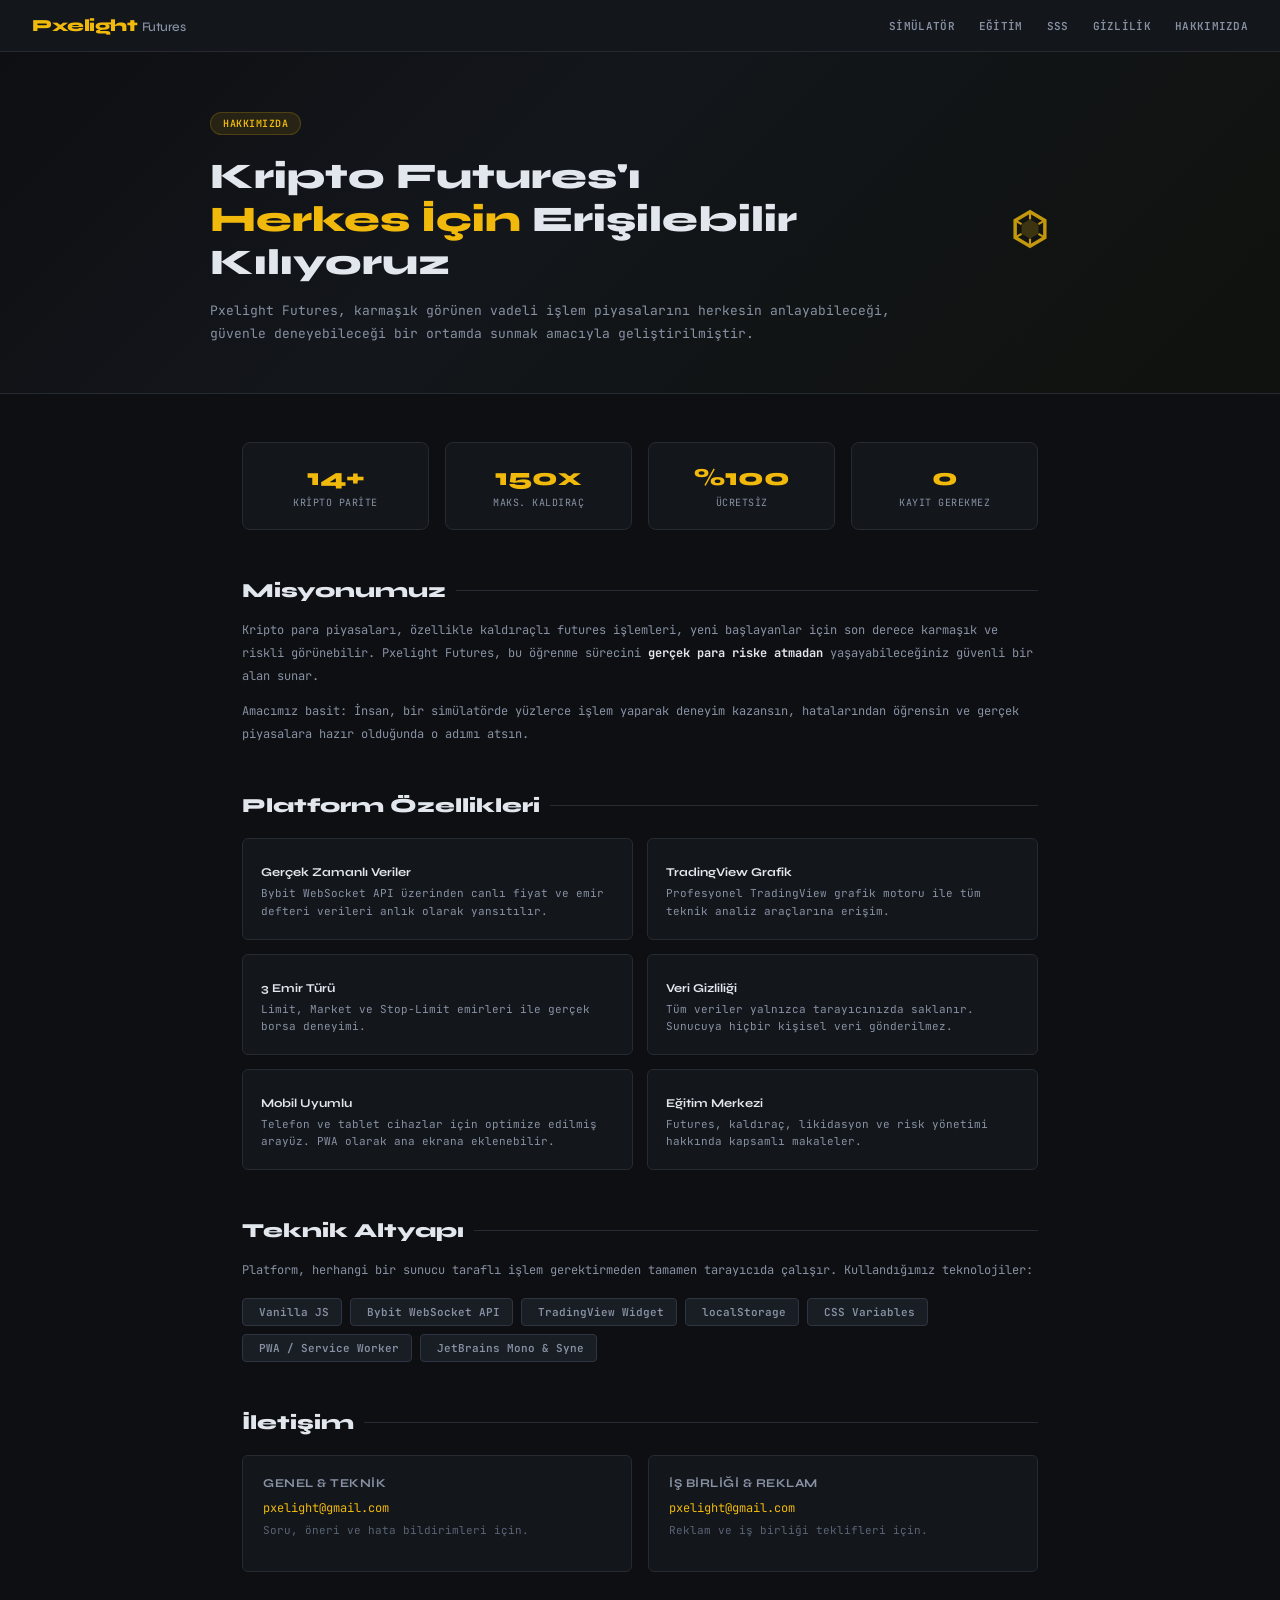
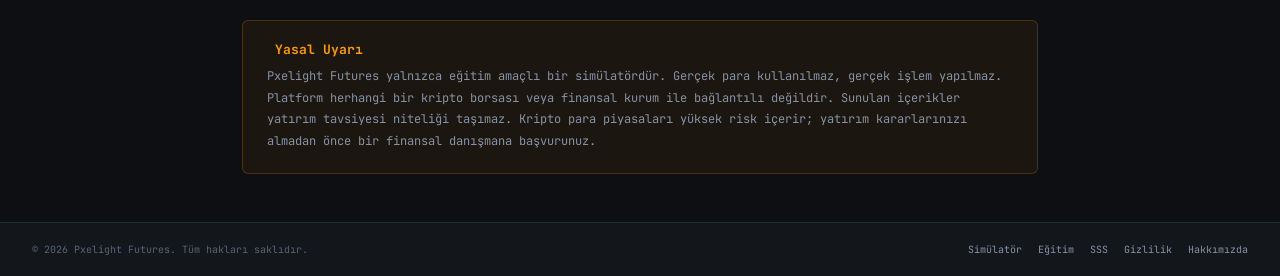
==== about/index.html @ b8ad8e05 "About Us" ====
<!DOCTYPE html>
<html lang="tr">
<head>
<meta charset="UTF-8">
<meta name="viewport" content="width=device-width, initial-scale=1.0">
<title>Hakkımızda – Pxelight Futures</title>
<link rel="icon" href="data:image/svg+xml,%3Csvg xmlns='http://www.w3.org/2000/svg' viewBox='0 0 512 512'%3E%3Crect width='512' height='512' rx='96' fill='%230d0f12'/%3E%3Cg transform='translate(256,256)'%3E%3Cpolygon points='0,-110 95,-55 95,55 0,110 -95,55 -95,-55' fill='none' stroke='%23f0b90b' stroke-width='22'/%3E%3Cpolygon points='0,-62 54,-31 54,31 0,62 -54,31 -54,-31' fill='%23f0b90b' opacity='.25'/%3E%3Cline x1='0' y1='-110' x2='0' y2='-62' stroke='%23f0b90b' stroke-width='14'/%3E%3Cline x1='0' y1='62' x2='0' y2='110' stroke='%23f0b90b' stroke-width='14'/%3E%3Cline x1='95' y1='-55' x2='54' y2='-31' stroke='%23f0b90b' stroke-width='14'/%3E%3Cline x1='-54' y1='-31' x2='-95' y2='-55' stroke='%23f0b90b' stroke-width='14'/%3E%3Cline x1='95' y1='55' x2='54' y2='31' stroke='%23f0b90b' stroke-width='14'/%3E%3Cline x1='-54' y1='31' x2='-95' y2='55' stroke='%23f0b90b' stroke-width='14'/%3E%3C/g%3E%3C/svg%3E">
<link rel="apple-touch-icon" href="data:image/svg+xml,%3Csvg xmlns='http://www.w3.org/2000/svg' viewBox='0 0 512 512'%3E%3Crect width='512' height='512' rx='96' fill='%230d0f12'/%3E%3Cg transform='translate(256,256)'%3E%3Cpolygon points='0,-110 95,-55 95,55 0,110 -95,55 -95,-55' fill='none' stroke='%23f0b90b' stroke-width='22'/%3E%3Cpolygon points='0,-62 54,-31 54,31 0,62 -54,31 -54,-31' fill='%23f0b90b' opacity='.25'/%3E%3Cline x1='0' y1='-110' x2='0' y2='-62' stroke='%23f0b90b' stroke-width='14'/%3E%3Cline x1='0' y1='62' x2='0' y2='110' stroke='%23f0b90b' stroke-width='14'/%3E%3Cline x1='95' y1='-55' x2='54' y2='-31' stroke='%23f0b90b' stroke-width='14'/%3E%3Cline x1='-54' y1='-31' x2='-95' y2='-55' stroke='%23f0b90b' stroke-width='14'/%3E%3Cline x1='95' y1='55' x2='54' y2='31' stroke='%23f0b90b' stroke-width='14'/%3E%3Cline x1='-54' y1='31' x2='-95' y2='55' stroke='%23f0b90b' stroke-width='14'/%3E%3C/g%3E%3C/svg%3E">
<meta name="description" content="Pxelight Futures hakkında. Misyonumuz, platformun teknik altyapısı ve iletişim bilgileri.">
<meta name="robots" content="index, follow">
<link href="https://fonts.googleapis.com/css2?family=JetBrains+Mono:wght@400;500;600&family=Syne:wght@500;700;800&display=swap" rel="stylesheet">
<style>
:root{
  --bg:#0d0f12;--panel:#13161b;--panel2:#191d24;--border:#252a33;--border2:#2e3441;
  --text:#e2e6ed;--muted:#5a6375;--muted2:#8892a4;--yellow:#f0b90b;--green:#0ecb81;
  --red:#f6465d;--orange:#ff9a00;
  --font-mono:'JetBrains Mono',monospace;--font-display:'Syne',sans-serif;
}
*{box-sizing:border-box;margin:0;padding:0;}
body{background:var(--bg);color:var(--text);font-family:var(--font-mono);font-size:13px;min-height:100vh;display:flex;flex-direction:column;}

nav.topnav{height:52px;background:var(--panel);border-bottom:1px solid var(--border);display:flex;align-items:center;justify-content:space-between;padding:0 32px;position:sticky;top:0;z-index:100;}
.nav-logo{font-family:var(--font-display);font-size:17px;font-weight:800;letter-spacing:-.5px;text-decoration:none;}
.nav-logo span{color:var(--yellow)}
.nav-logo em{color:var(--muted2);font-style:normal;font-weight:500;font-size:13px;}
.nav-links{display:flex;gap:24px;align-items:center;}
.nav-links a{color:var(--muted2);text-decoration:none;font-size:11px;font-weight:600;letter-spacing:.3px;text-transform:uppercase;transition:color .15s;}
.nav-links a:hover,.nav-links a.active{color:var(--yellow);}

/* HERO */
.hero{background:linear-gradient(135deg,#0d0f12 0%,#13161b 40%,#0f120d 100%);border-bottom:1px solid var(--border);padding:60px 32px 48px;}
.hero-inner{max-width:860px;margin:0 auto;display:grid;grid-template-columns:1fr auto;gap:40px;align-items:center;}
.hero-badge{display:inline-flex;align-items:center;gap:6px;background:rgba(240,185,11,.1);border:1px solid rgba(240,185,11,.2);border-radius:20px;padding:4px 12px;font-size:10px;font-weight:600;color:var(--yellow);letter-spacing:.5px;text-transform:uppercase;margin-bottom:20px;}
.hero h1{font-family:var(--font-display);font-size:36px;font-weight:800;line-height:1.2;margin-bottom:14px;}
.hero h1 span{color:var(--yellow);}
.hero p{color:var(--muted2);font-size:13px;line-height:1.8;}
.hero-logo{width:80px;height:80px;opacity:.8;}

/* CONTENT */
.content{flex:1;max-width:860px;margin:0 auto;width:100%;padding:48px 32px;}

/* STATS */
.stats-row{display:grid;grid-template-columns:repeat(4,1fr);gap:16px;margin-bottom:48px;}
.stat-card{background:var(--panel);border:1px solid var(--border);border-radius:8px;padding:20px;text-align:center;}
.stat-card .num{font-family:var(--font-display);font-size:24px;font-weight:800;color:var(--yellow);margin-bottom:4px;}
.stat-card .lbl{font-size:10px;color:var(--muted2);text-transform:uppercase;letter-spacing:.5px;}

/* SECTIONS */
.section{margin-bottom:48px;}
.section-title{font-family:var(--font-display);font-size:20px;font-weight:800;color:var(--text);margin-bottom:16px;display:flex;align-items:center;gap:10px;}
.section-title::after{content:'';flex:1;height:1px;background:var(--border);}
.section p{color:var(--muted2);font-size:12px;line-height:1.9;margin-bottom:12px;}
.section strong{color:var(--text);}

/* FEATURES */
.features-grid{display:grid;grid-template-columns:1fr 1fr;gap:14px;margin-top:20px;}
.feature{background:var(--panel);border:1px solid var(--border);border-radius:6px;padding:18px;}
.feature .icon{font-size:20px;margin-bottom:8px;}
.feature h4{font-family:var(--font-display);font-size:12px;font-weight:700;color:var(--text);margin-bottom:6px;}
.feature p{font-size:11px;color:var(--muted2);line-height:1.6;margin:0;}

/* TECH STACK */
.tech-list{display:flex;flex-wrap:wrap;gap:8px;margin-top:16px;}
.tech-badge{background:var(--panel2);border:1px solid var(--border2);border-radius:4px;padding:6px 12px;font-size:11px;color:var(--muted2);font-weight:600;}
.tech-badge span{color:var(--yellow);margin-right:4px;}

/* CONTACT */
.contact-grid{display:grid;grid-template-columns:1fr 1fr;gap:16px;margin-top:20px;}
.contact-card{background:var(--panel);border:1px solid var(--border);border-radius:6px;padding:20px;}
.contact-card h4{font-family:var(--font-display);font-size:12px;font-weight:700;color:var(--muted2);text-transform:uppercase;letter-spacing:.5px;margin-bottom:10px;}
.contact-card .email{font-size:12px;color:var(--yellow);}
.contact-card p{font-size:11px;color:var(--muted);margin-top:6px;line-height:1.6;}

/* DISCLAIMER */
.disclaimer{background:rgba(255,154,0,.06);border:1px solid rgba(255,154,0,.2);border-radius:6px;padding:20px 24px;margin-top:48px;}
.disclaimer strong{color:var(--orange);}
.disclaimer p{font-size:12px;color:var(--muted2);line-height:1.8;margin-top:8px;}

footer{background:var(--panel);border-top:1px solid var(--border);padding:20px 32px;display:flex;justify-content:space-between;align-items:center;flex-wrap:wrap;gap:12px;}
footer .copy{font-size:10px;color:var(--muted);}
footer .flinks{display:flex;gap:16px;}
footer .flinks a{font-size:10px;color:var(--muted2);text-decoration:none;transition:color .15s;}
footer .flinks a:hover{color:var(--yellow);}

@media(max-width:768px){
  nav.topnav{padding:0 16px;}
  .hero{padding:36px 16px 32px;}
  .hero-inner{grid-template-columns:1fr;gap:20px;}
  .hero-logo{display:none;}
  .hero h1{font-size:26px;}
  .content{padding:32px 16px;}
  .stats-row{grid-template-columns:1fr 1fr;}
  .features-grid{grid-template-columns:1fr;}
  .contact-grid{grid-template-columns:1fr;}
  footer{padding:16px;}
}
</style>
</head>
<body>

<nav class="topnav">
  <a class="nav-logo" href="/"><span>Pxelight</span> <em>Futures</em></a>
  <div class="nav-links">
    <a href="/">Simülatör</a>
    <a href="/education/">Eğitim</a>
    <a href="/faq/">SSS</a>
    <a href="/privacy/">Gizlilik</a>
    <a href="/about/">Hakkımızda</a>
  </div>
</nav>

<div class="hero">
  <div class="hero-inner">
    <div>
      <div class="hero-badge"> Hakkımızda</div>
      <h1>Kripto Futures'ı<br><span>Herkes İçin</span> Erişilebilir Kılıyoruz</h1>
      <p>Pxelight Futures, karmaşık görünen vadeli işlem piyasalarını herkesin anlayabileceği, güvenle deneyebileceği bir ortamda sunmak amacıyla geliştirilmiştir.</p>
    </div>
    <svg class="hero-logo" viewBox="0 0 512 512" xmlns="http://www.w3.org/2000/svg">
      <g transform="translate(256,256)">
        <polygon points="0,-110 95,-55 95,55 0,110 -95,55 -95,-55" fill="none" stroke="#f0b90b" stroke-width="22"/>
        <polygon points="0,-62 54,-31 54,31 0,62 -54,31 -54,-31" fill="#f0b90b" opacity=".25"/>
        <line x1="0" y1="-110" x2="0" y2="-62" stroke="#f0b90b" stroke-width="14"/>
        <line x1="0" y1="62" x2="0" y2="110" stroke="#f0b90b" stroke-width="14"/>
        <line x1="95" y1="-55" x2="54" y2="-31" stroke="#f0b90b" stroke-width="14"/>
        <line x1="-54" y1="-31" x2="-95" y2="-55" stroke="#f0b90b" stroke-width="14"/>
        <line x1="95" y1="55" x2="54" y2="31" stroke="#f0b90b" stroke-width="14"/>
        <line x1="-54" y1="31" x2="-95" y2="55" stroke="#f0b90b" stroke-width="14"/>
      </g>
    </svg>
  </div>
</div>

<div class="content">

  <div class="stats-row">
    <div class="stat-card"><div class="num">14+</div><div class="lbl">Kripto Parite</div></div>
    <div class="stat-card"><div class="num">150x</div><div class="lbl">Maks. Kaldıraç</div></div>
    <div class="stat-card"><div class="num">%100</div><div class="lbl">Ücretsiz</div></div>
    <div class="stat-card"><div class="num">0</div><div class="lbl">Kayıt Gerekmez</div></div>
  </div>

  <div class="section">
    <div class="section-title">Misyonumuz</div>
    <p>Kripto para piyasaları, özellikle kaldıraçlı futures işlemleri, yeni başlayanlar için son derece karmaşık ve riskli görünebilir. Pxelight Futures, bu öğrenme sürecini <strong>gerçek para riske atmadan</strong> yaşayabileceğiniz güvenli bir alan sunar.</p>
    <p>Amacımız basit: İnsan, bir simülatörde yüzlerce işlem yaparak deneyim kazansın, hatalarından öğrensin ve gerçek piyasalara hazır olduğunda o adımı atsın.</p>
  </div>

  <div class="section">
    <div class="section-title">Platform Özellikleri</div>
    <div class="features-grid">
      <div class="feature">
        <div class="icon"></div>
        <h4>Gerçek Zamanlı Veriler</h4>
        <p>Bybit WebSocket API üzerinden canlı fiyat ve emir defteri verileri anlık olarak yansıtılır.</p>
      </div>
      <div class="feature">
        <div class="icon"></div>
        <h4>TradingView Grafik</h4>
        <p>Profesyonel TradingView grafik motoru ile tüm teknik analiz araçlarına erişim.</p>
      </div>
      <div class="feature">
        <div class="icon"></div>
        <h4>3 Emir Türü</h4>
        <p>Limit, Market ve Stop-Limit emirleri ile gerçek borsa deneyimi.</p>
      </div>
      <div class="feature">
        <div class="icon"></div>
        <h4>Veri Gizliliği</h4>
        <p>Tüm veriler yalnızca tarayıcınızda saklanır. Sunucuya hiçbir kişisel veri gönderilmez.</p>
      </div>
      <div class="feature">
        <div class="icon"></div>
        <h4>Mobil Uyumlu</h4>
        <p>Telefon ve tablet cihazlar için optimize edilmiş arayüz. PWA olarak ana ekrana eklenebilir.</p>
      </div>
      <div class="feature">
        <div class="icon"></div>
        <h4>Eğitim Merkezi</h4>
        <p>Futures, kaldıraç, likidasyon ve risk yönetimi hakkında kapsamlı makaleler.</p>
      </div>
    </div>
  </div>

  <div class="section">
    <div class="section-title">Teknik Altyapı</div>
    <p>Platform, herhangi bir sunucu taraflı işlem gerektirmeden tamamen tarayıcıda çalışır. Kullandığımız teknolojiler:</p>
    <div class="tech-list">
      <div class="tech-badge"><span></span>Vanilla JS</div>
      <div class="tech-badge"><span></span>Bybit WebSocket API</div>
      <div class="tech-badge"><span></span>TradingView Widget</div>
      <div class="tech-badge"><span></span>localStorage</div>
      <div class="tech-badge"><span></span>CSS Variables</div>
      <div class="tech-badge"><span></span>PWA / Service Worker</div>
      <div class="tech-badge"><span></span>JetBrains Mono & Syne</div>
    </div>
  </div>

  <div class="section">
    <div class="section-title">İletişim</div>
    <div class="contact-grid">
      <div class="contact-card">
        <h4>Genel & Teknik</h4>
        <div class="email">pxelight@gmail.com</div>
        <p>Soru, öneri ve hata bildirimleri için.</p>
      </div>
      <div class="contact-card">
        <h4>İş Birliği & Reklam</h4>
        <div class="email">pxelight@gmail.com</div>
        <p>Reklam ve iş birliği teklifleri için.</p>
      </div>
    </div>
  </div>

  <div class="disclaimer">
    <strong>️ Yasal Uyarı</strong>
    <p>Pxelight Futures yalnızca eğitim amaçlı bir simülatördür. Gerçek para kullanılmaz, gerçek işlem yapılmaz. Platform herhangi bir kripto borsası veya finansal kurum ile bağlantılı değildir. Sunulan içerikler yatırım tavsiyesi niteliği taşımaz. Kripto para piyasaları yüksek risk içerir; yatırım kararlarınızı almadan önce bir finansal danışmana başvurunuz.</p>
  </div>

</div>

<footer>
  <div class="copy">© 2026 Pxelight Futures. Tüm hakları saklıdır.</div>
  <div class="flinks">
    <a href="index.html">Simülatör</a>
    <a href="egitim.html">Eğitim</a>
    <a href="sss.html">SSS</a>
    <a href="gizlilik.html">Gizlilik</a>
    <a href="hakkimizda.html">Hakkımızda</a>
  </div>
</footer>

</body>
</html>
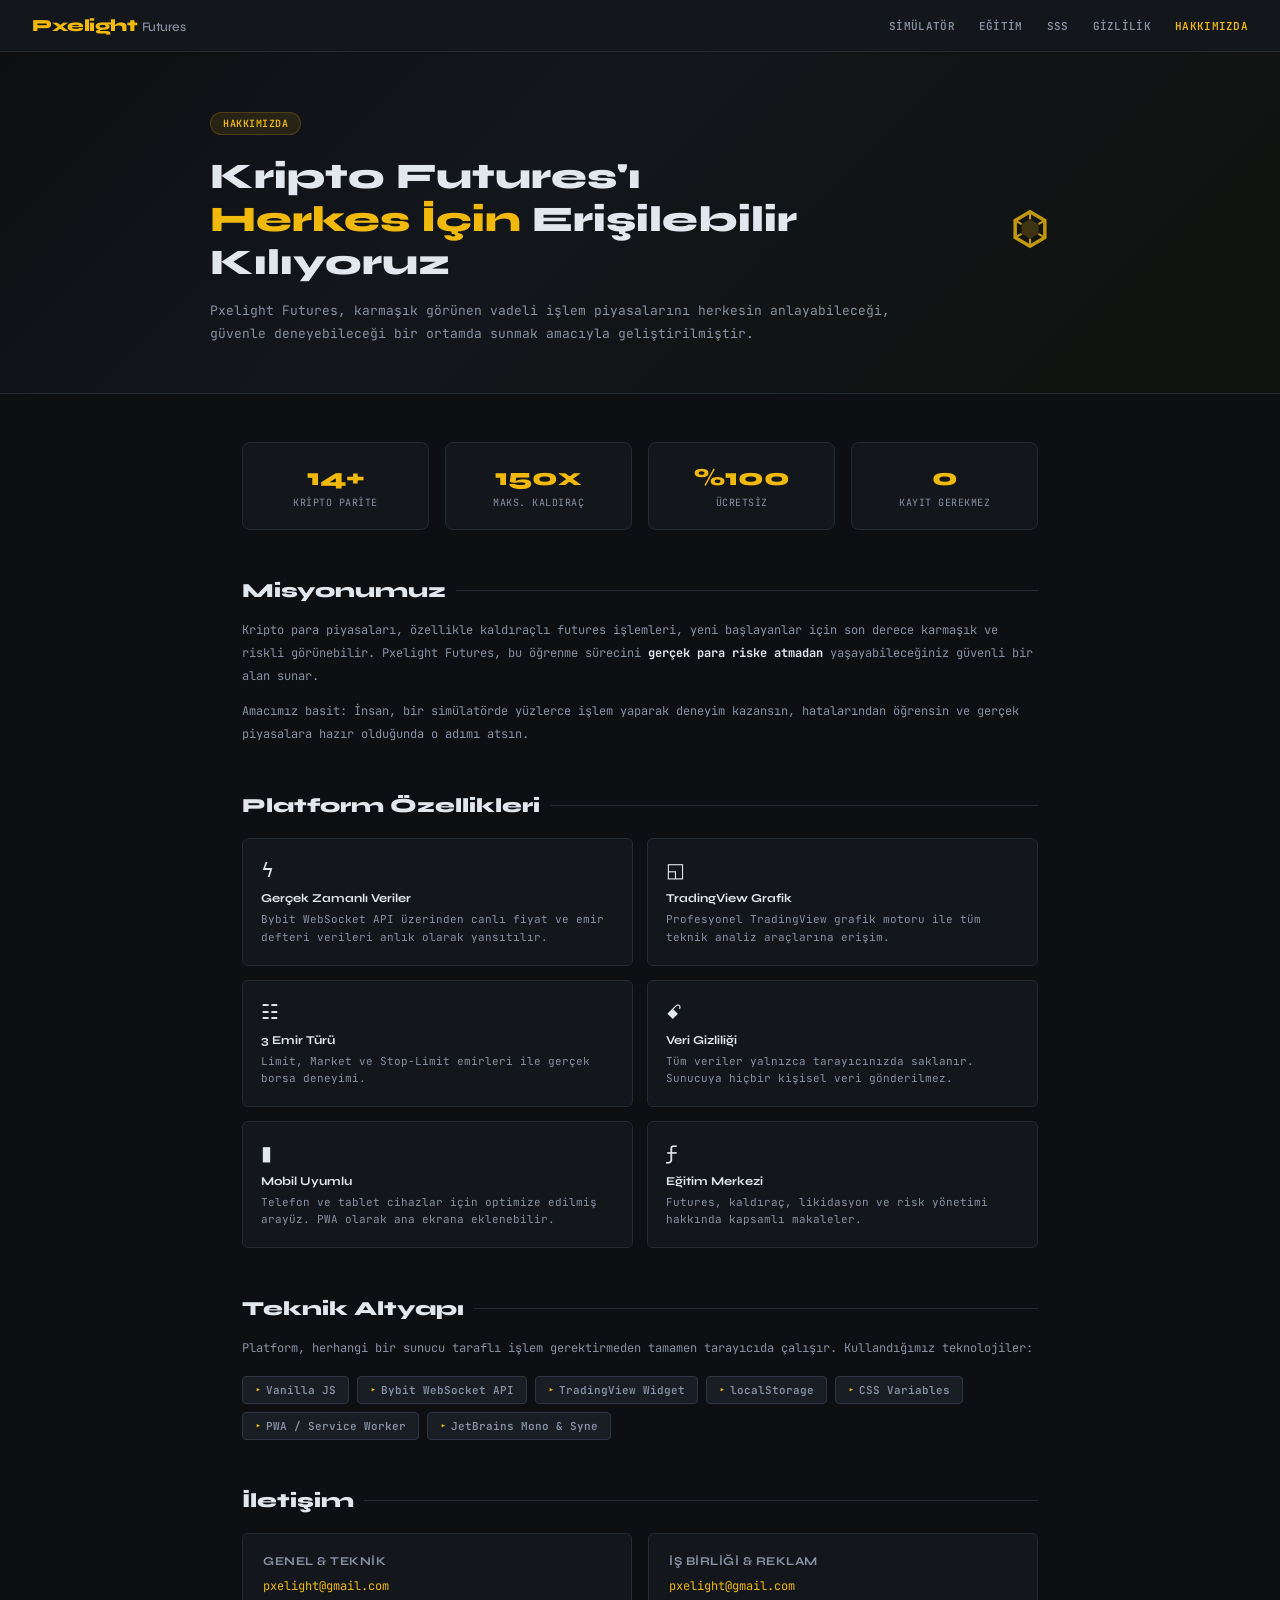
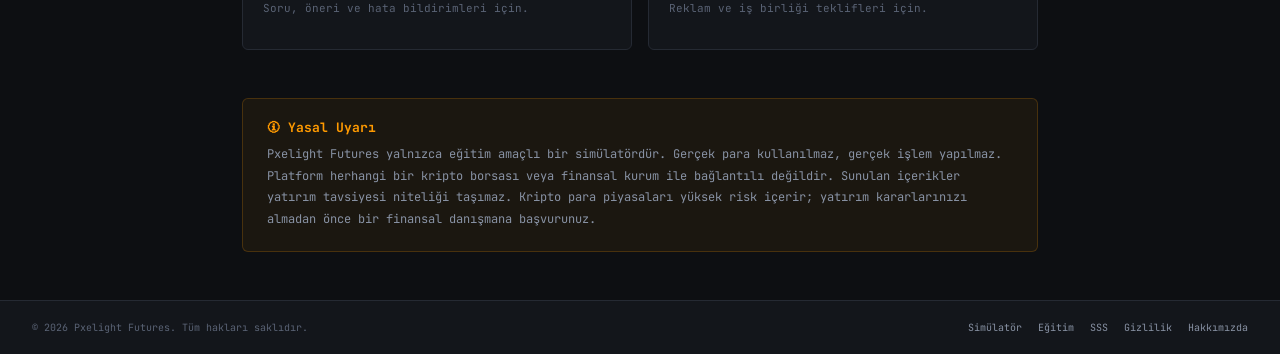
==== commit 4b573b31: "About" ====
--- a/about/index.html
+++ b/about/index.html
@@ -17,6 +17,7 @@
   --font-mono:'JetBrains Mono',monospace;--font-display:'Syne',sans-serif;
 }
 *{box-sizing:border-box;margin:0;padding:0;}
+html,body{overflow-x:hidden;width:100%;}
 body{background:var(--bg);color:var(--text);font-family:var(--font-mono);font-size:13px;min-height:100vh;display:flex;flex-direction:column;}
 
 nav.topnav{height:52px;background:var(--panel);border-bottom:1px solid var(--border);display:flex;align-items:center;justify-content:space-between;padding:0 32px;position:sticky;top:0;z-index:100;}
@@ -27,7 +28,6 @@
 .nav-links a{color:var(--muted2);text-decoration:none;font-size:11px;font-weight:600;letter-spacing:.3px;text-transform:uppercase;transition:color .15s;}
 .nav-links a:hover,.nav-links a.active{color:var(--yellow);}
 
-/* HERO */
 .hero{background:linear-gradient(135deg,#0d0f12 0%,#13161b 40%,#0f120d 100%);border-bottom:1px solid var(--border);padding:60px 32px 48px;}
 .hero-inner{max-width:860px;margin:0 auto;display:grid;grid-template-columns:1fr auto;gap:40px;align-items:center;}
 .hero-badge{display:inline-flex;align-items:center;gap:6px;background:rgba(240,185,11,.1);border:1px solid rgba(240,185,11,.2);border-radius:20px;padding:4px 12px;font-size:10px;font-weight:600;color:var(--yellow);letter-spacing:.5px;text-transform:uppercase;margin-bottom:20px;}
@@ -36,42 +36,35 @@
 .hero p{color:var(--muted2);font-size:13px;line-height:1.8;}
 .hero-logo{width:80px;height:80px;opacity:.8;}
 
-/* CONTENT */
 .content{flex:1;max-width:860px;margin:0 auto;width:100%;padding:48px 32px;}
 
-/* STATS */
 .stats-row{display:grid;grid-template-columns:repeat(4,1fr);gap:16px;margin-bottom:48px;}
 .stat-card{background:var(--panel);border:1px solid var(--border);border-radius:8px;padding:20px;text-align:center;}
 .stat-card .num{font-family:var(--font-display);font-size:24px;font-weight:800;color:var(--yellow);margin-bottom:4px;}
 .stat-card .lbl{font-size:10px;color:var(--muted2);text-transform:uppercase;letter-spacing:.5px;}
 
-/* SECTIONS */
 .section{margin-bottom:48px;}
 .section-title{font-family:var(--font-display);font-size:20px;font-weight:800;color:var(--text);margin-bottom:16px;display:flex;align-items:center;gap:10px;}
 .section-title::after{content:'';flex:1;height:1px;background:var(--border);}
 .section p{color:var(--muted2);font-size:12px;line-height:1.9;margin-bottom:12px;}
 .section strong{color:var(--text);}
 
-/* FEATURES */
 .features-grid{display:grid;grid-template-columns:1fr 1fr;gap:14px;margin-top:20px;}
 .feature{background:var(--panel);border:1px solid var(--border);border-radius:6px;padding:18px;}
 .feature .icon{font-size:20px;margin-bottom:8px;}
 .feature h4{font-family:var(--font-display);font-size:12px;font-weight:700;color:var(--text);margin-bottom:6px;}
 .feature p{font-size:11px;color:var(--muted2);line-height:1.6;margin:0;}
 
-/* TECH STACK */
 .tech-list{display:flex;flex-wrap:wrap;gap:8px;margin-top:16px;}
 .tech-badge{background:var(--panel2);border:1px solid var(--border2);border-radius:4px;padding:6px 12px;font-size:11px;color:var(--muted2);font-weight:600;}
 .tech-badge span{color:var(--yellow);margin-right:4px;}
 
-/* CONTACT */
 .contact-grid{display:grid;grid-template-columns:1fr 1fr;gap:16px;margin-top:20px;}
 .contact-card{background:var(--panel);border:1px solid var(--border);border-radius:6px;padding:20px;}
 .contact-card h4{font-family:var(--font-display);font-size:12px;font-weight:700;color:var(--muted2);text-transform:uppercase;letter-spacing:.5px;margin-bottom:10px;}
 .contact-card .email{font-size:12px;color:var(--yellow);}
 .contact-card p{font-size:11px;color:var(--muted);margin-top:6px;line-height:1.6;}
 
-/* DISCLAIMER */
 .disclaimer{background:rgba(255,154,0,.06);border:1px solid rgba(255,154,0,.2);border-radius:6px;padding:20px 24px;margin-top:48px;}
 .disclaimer strong{color:var(--orange);}
 .disclaimer p{font-size:12px;color:var(--muted2);line-height:1.8;margin-top:8px;}
@@ -82,17 +75,31 @@
 footer .flinks a{font-size:10px;color:var(--muted2);text-decoration:none;transition:color .15s;}
 footer .flinks a:hover{color:var(--yellow);}
 
+/* MOBİL ALT NAV — yalnızca mobilde görünür */
+.mob-bottom-nav{display:none;position:fixed;bottom:0;left:0;right:0;height:52px;background:var(--panel);border-top:1px solid var(--border);z-index:500;}
+.mob-bottom-nav a{flex:1;display:flex;flex-direction:column;align-items:center;justify-content:center;gap:2px;color:var(--muted2);text-decoration:none;font-size:9px;font-weight:600;text-transform:uppercase;letter-spacing:.3px;border-top:2px solid transparent;transition:color .15s;}
+.mob-bottom-nav a.active{color:var(--yellow);border-top-color:var(--yellow);}
+.mob-bottom-nav a:hover{color:var(--yellow);}
+.mob-bottom-nav .mnav-icon{font-size:16px;line-height:1;}
+
 @media(max-width:768px){
   nav.topnav{padding:0 16px;}
-  .hero{padding:36px 16px 32px;}
-  .hero-inner{grid-template-columns:1fr;gap:20px;}
+  .nav-links{display:none;}
+  .hero{padding:28px 16px 24px;}
+  .hero-inner{grid-template-columns:1fr;gap:16px;}
   .hero-logo{display:none;}
-  .hero h1{font-size:26px;}
-  .content{padding:32px 16px;}
-  .stats-row{grid-template-columns:1fr 1fr;}
+  .hero h1{font-size:22px;}
+  .hero p{font-size:12px;}
+  .content{padding:20px 16px 72px;}
+  .stats-row{grid-template-columns:1fr 1fr;gap:10px;}
+  .stat-card{padding:14px 10px;}
+  .stat-card .num{font-size:20px;}
+  .section{margin-bottom:32px;}
+  .section-title{font-size:16px;}
   .features-grid{grid-template-columns:1fr;}
   .contact-grid{grid-template-columns:1fr;}
-  footer{padding:16px;}
+  footer{display:none;}
+  .mob-bottom-nav{display:flex;}
 }
 </style>
 </head>
@@ -105,14 +112,14 @@
     <a href="/education/">Eğitim</a>
     <a href="/faq/">SSS</a>
     <a href="/privacy/">Gizlilik</a>
-    <a href="/about/">Hakkımızda</a>
+    <a href="/about/" class="active">Hakkımızda</a>
   </div>
 </nav>
 
 <div class="hero">
   <div class="hero-inner">
     <div>
-      <div class="hero-badge"> Hakkımızda</div>
+      <div class="hero-badge">Hakkımızda</div>
       <h1>Kripto Futures'ı<br><span>Herkes İçin</span> Erişilebilir Kılıyoruz</h1>
       <p>Pxelight Futures, karmaşık görünen vadeli işlem piyasalarını herkesin anlayabileceği, güvenle deneyebileceği bir ortamda sunmak amacıyla geliştirilmiştir.</p>
     </div>
@@ -150,32 +157,32 @@
     <div class="section-title">Platform Özellikleri</div>
     <div class="features-grid">
       <div class="feature">
-        <div class="icon"></div>
+        <div class="icon">ϟ</div>
         <h4>Gerçek Zamanlı Veriler</h4>
         <p>Bybit WebSocket API üzerinden canlı fiyat ve emir defteri verileri anlık olarak yansıtılır.</p>
       </div>
       <div class="feature">
-        <div class="icon"></div>
+        <div class="icon">◱</div>
         <h4>TradingView Grafik</h4>
         <p>Profesyonel TradingView grafik motoru ile tüm teknik analiz araçlarına erişim.</p>
       </div>
       <div class="feature">
-        <div class="icon"></div>
+        <div class="icon">☷</div>
         <h4>3 Emir Türü</h4>
         <p>Limit, Market ve Stop-Limit emirleri ile gerçek borsa deneyimi.</p>
       </div>
       <div class="feature">
-        <div class="icon"></div>
+        <div class="icon">ꗃ</div>
         <h4>Veri Gizliliği</h4>
         <p>Tüm veriler yalnızca tarayıcınızda saklanır. Sunucuya hiçbir kişisel veri gönderilmez.</p>
       </div>
       <div class="feature">
-        <div class="icon"></div>
+        <div class="icon">▮</div>
         <h4>Mobil Uyumlu</h4>
         <p>Telefon ve tablet cihazlar için optimize edilmiş arayüz. PWA olarak ana ekrana eklenebilir.</p>
       </div>
       <div class="feature">
-        <div class="icon"></div>
+        <div class="icon">ƒ</div>
         <h4>Eğitim Merkezi</h4>
         <p>Futures, kaldıraç, likidasyon ve risk yönetimi hakkında kapsamlı makaleler.</p>
       </div>
@@ -186,13 +193,13 @@
     <div class="section-title">Teknik Altyapı</div>
     <p>Platform, herhangi bir sunucu taraflı işlem gerektirmeden tamamen tarayıcıda çalışır. Kullandığımız teknolojiler:</p>
     <div class="tech-list">
-      <div class="tech-badge"><span></span>Vanilla JS</div>
-      <div class="tech-badge"><span></span>Bybit WebSocket API</div>
-      <div class="tech-badge"><span></span>TradingView Widget</div>
-      <div class="tech-badge"><span></span>localStorage</div>
-      <div class="tech-badge"><span></span>CSS Variables</div>
-      <div class="tech-badge"><span></span>PWA / Service Worker</div>
-      <div class="tech-badge"><span></span>JetBrains Mono & Syne</div>
+      <div class="tech-badge"><span>▸</span>Vanilla JS</div>
+      <div class="tech-badge"><span>▸</span>Bybit WebSocket API</div>
+      <div class="tech-badge"><span>▸</span>TradingView Widget</div>
+      <div class="tech-badge"><span>▸</span>localStorage</div>
+      <div class="tech-badge"><span>▸</span>CSS Variables</div>
+      <div class="tech-badge"><span>▸</span>PWA / Service Worker</div>
+      <div class="tech-badge"><span>▸</span>JetBrains Mono & Syne</div>
     </div>
   </div>
 
@@ -213,7 +220,7 @@
   </div>
 
   <div class="disclaimer">
-    <strong>️ Yasal Uyarı</strong>
+    <strong> 🛈 Yasal Uyarı</strong>
     <p>Pxelight Futures yalnızca eğitim amaçlı bir simülatördür. Gerçek para kullanılmaz, gerçek işlem yapılmaz. Platform herhangi bir kripto borsası veya finansal kurum ile bağlantılı değildir. Sunulan içerikler yatırım tavsiyesi niteliği taşımaz. Kripto para piyasaları yüksek risk içerir; yatırım kararlarınızı almadan önce bir finansal danışmana başvurunuz.</p>
   </div>
 
@@ -222,13 +229,21 @@
 <footer>
   <div class="copy">© 2026 Pxelight Futures. Tüm hakları saklıdır.</div>
   <div class="flinks">
-    <a href="index.html">Simülatör</a>
-    <a href="egitim.html">Eğitim</a>
-    <a href="sss.html">SSS</a>
-    <a href="gizlilik.html">Gizlilik</a>
-    <a href="hakkimizda.html">Hakkımızda</a>
+    <a href="/">Simülatör</a>
+    <a href="/education/">Eğitim</a>
+    <a href="/faq/">SSS</a>
+    <a href="/privacy/">Gizlilik</a>
+    <a href="/about/">Hakkımızda</a>
   </div>
 </footer>
+
+<nav class="mob-bottom-nav">
+  <a href="/"><span class="mnav-icon">◱</span>Simülatör</a>
+  <a href="/education/"><span class="mnav-icon">ƒ</span>Eğitim</a>
+  <a href="/faq/"><span class="mnav-icon">�</span>SSS</a>
+  <a href="/privacy/"><span class="mnav-icon">ꗃ</span>Gizlilik</a>
+  <a href="/about/" class="active"><span class="mnav-icon">🛈</span>Hakkımızda</a>
+</nav>
 
 </body>
 </html>
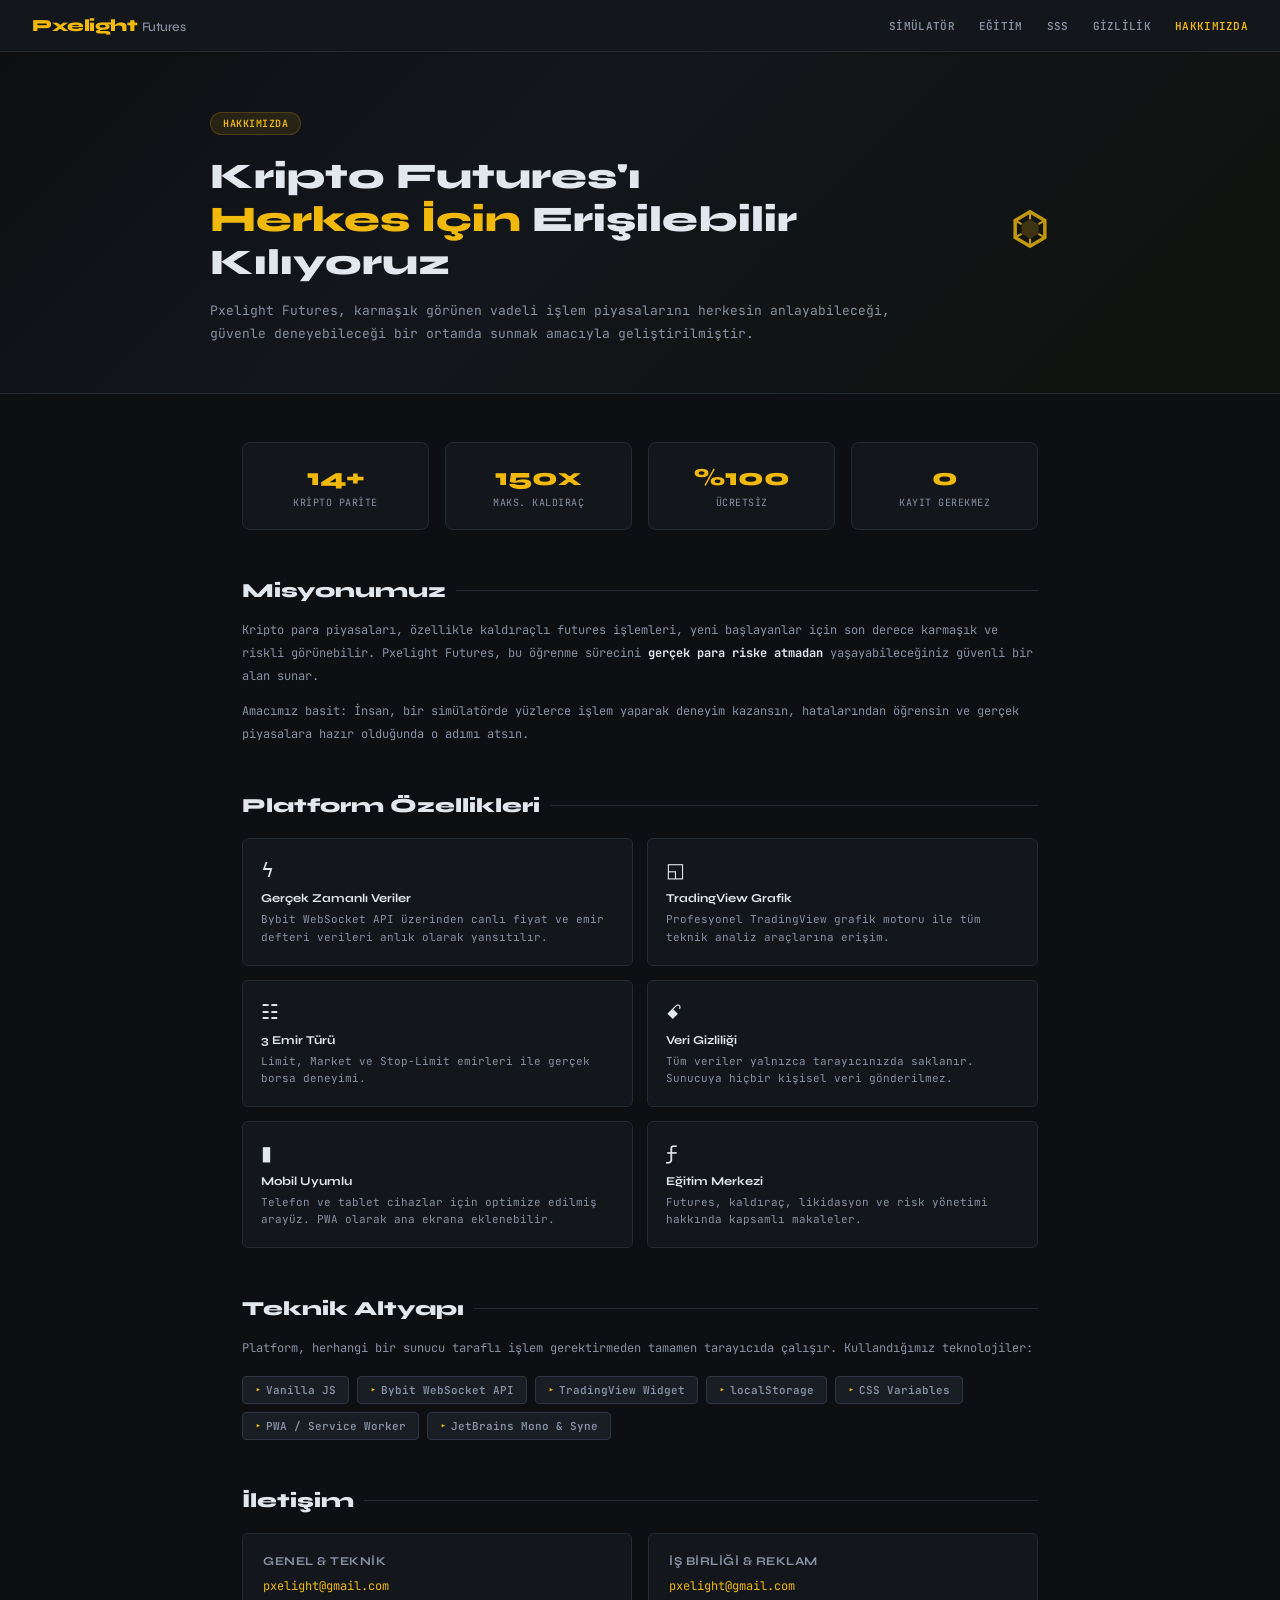
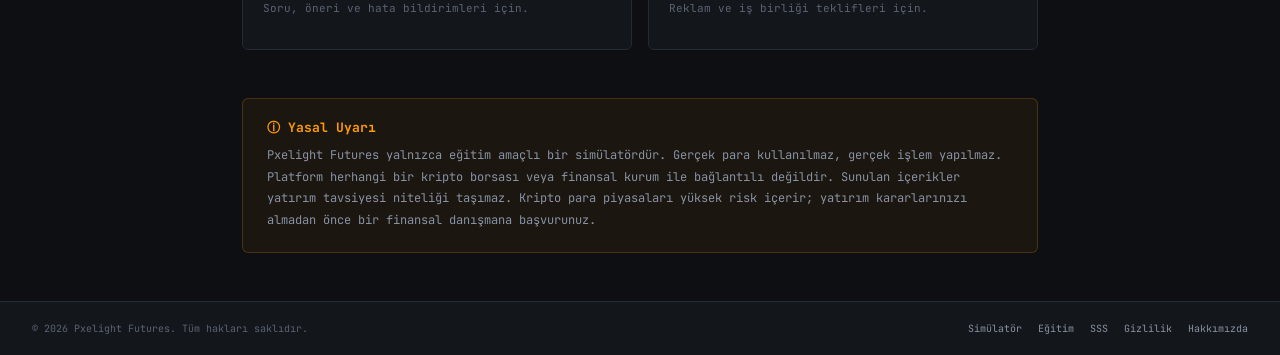
==== commit ace46cdf: "About Us" ====
--- a/about/index.html
+++ b/about/index.html
@@ -220,7 +220,7 @@
   </div>
 
   <div class="disclaimer">
-    <strong> 🛈 Yasal Uyarı</strong>
+    <strong> ⓘ Yasal Uyarı</strong>
     <p>Pxelight Futures yalnızca eğitim amaçlı bir simülatördür. Gerçek para kullanılmaz, gerçek işlem yapılmaz. Platform herhangi bir kripto borsası veya finansal kurum ile bağlantılı değildir. Sunulan içerikler yatırım tavsiyesi niteliği taşımaz. Kripto para piyasaları yüksek risk içerir; yatırım kararlarınızı almadan önce bir finansal danışmana başvurunuz.</p>
   </div>
 
@@ -242,7 +242,7 @@
   <a href="/education/"><span class="mnav-icon">ƒ</span>Eğitim</a>
   <a href="/faq/"><span class="mnav-icon">�</span>SSS</a>
   <a href="/privacy/"><span class="mnav-icon">ꗃ</span>Gizlilik</a>
-  <a href="/about/" class="active"><span class="mnav-icon">🛈</span>Hakkımızda</a>
+  <a href="/about/" class="active"><span class="mnav-icon">ⓘ</span>Hakkımızda</a>
 </nav>
 
 </body>
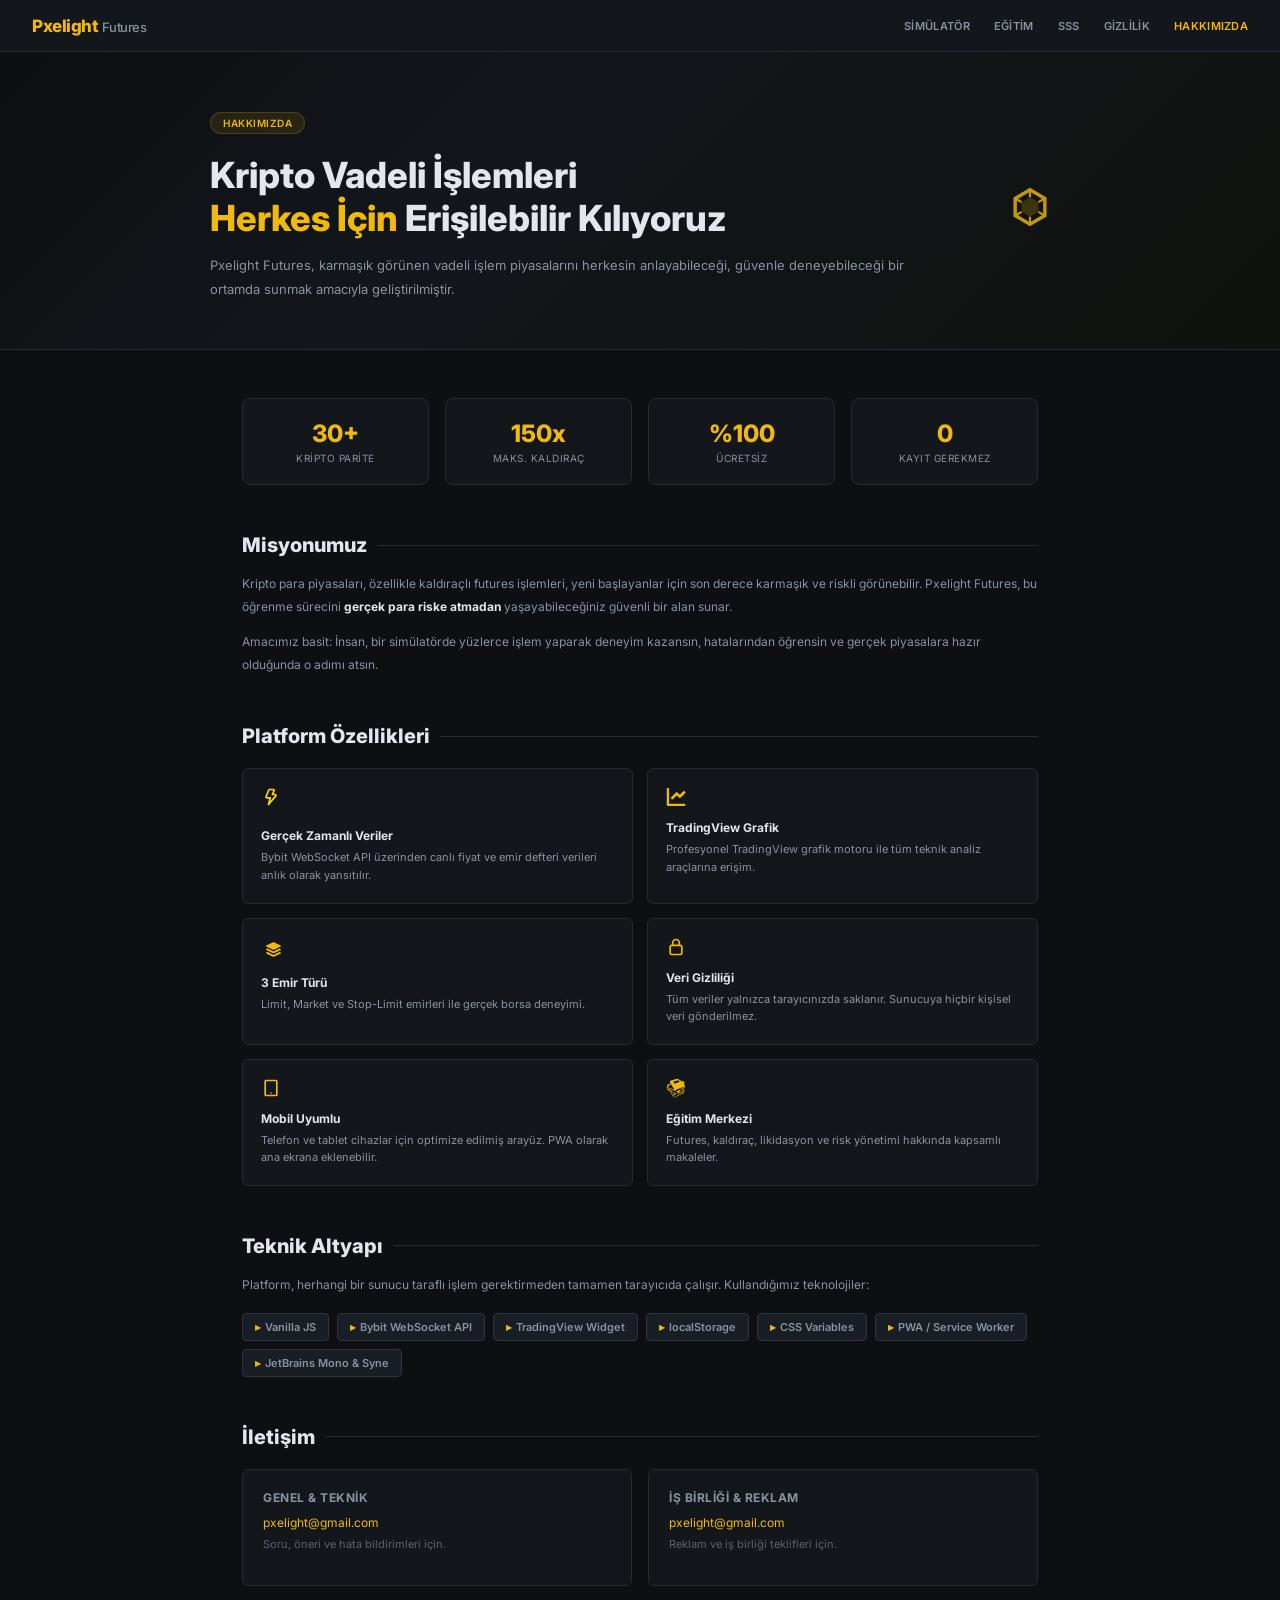
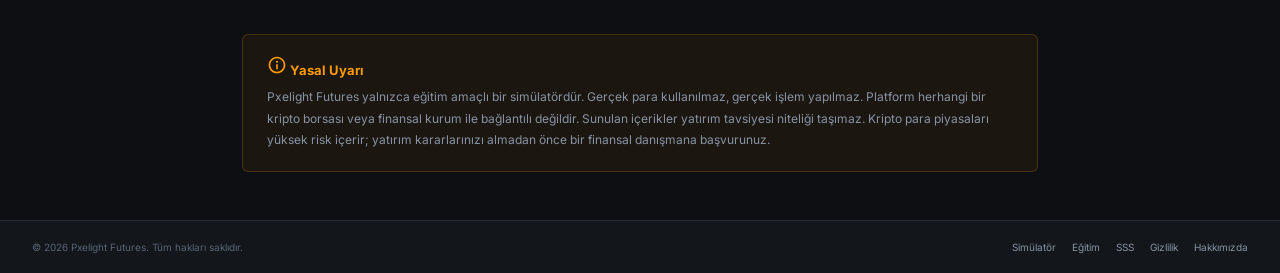
==== commit 40e3bc78: "About Us" ====
--- a/about/index.html
+++ b/about/index.html
@@ -8,20 +8,20 @@
 <link rel="apple-touch-icon" href="data:image/svg+xml,%3Csvg xmlns='http://www.w3.org/2000/svg' viewBox='0 0 512 512'%3E%3Crect width='512' height='512' rx='96' fill='%230d0f12'/%3E%3Cg transform='translate(256,256)'%3E%3Cpolygon points='0,-110 95,-55 95,55 0,110 -95,55 -95,-55' fill='none' stroke='%23f0b90b' stroke-width='22'/%3E%3Cpolygon points='0,-62 54,-31 54,31 0,62 -54,31 -54,-31' fill='%23f0b90b' opacity='.25'/%3E%3Cline x1='0' y1='-110' x2='0' y2='-62' stroke='%23f0b90b' stroke-width='14'/%3E%3Cline x1='0' y1='62' x2='0' y2='110' stroke='%23f0b90b' stroke-width='14'/%3E%3Cline x1='95' y1='-55' x2='54' y2='-31' stroke='%23f0b90b' stroke-width='14'/%3E%3Cline x1='-54' y1='-31' x2='-95' y2='-55' stroke='%23f0b90b' stroke-width='14'/%3E%3Cline x1='95' y1='55' x2='54' y2='31' stroke='%23f0b90b' stroke-width='14'/%3E%3Cline x1='-54' y1='31' x2='-95' y2='55' stroke='%23f0b90b' stroke-width='14'/%3E%3C/g%3E%3C/svg%3E">
 <meta name="description" content="Pxelight Futures hakkında. Misyonumuz, platformun teknik altyapısı ve iletişim bilgileri.">
 <meta name="robots" content="index, follow">
-<link href="https://fonts.googleapis.com/css2?family=JetBrains+Mono:wght@400;500;600&family=Syne:wght@500;700;800&display=swap" rel="stylesheet">
+<link href="https://fonts.googleapis.com/css2?family=Inter:wght@400;500;600&family=Syne:wght@500;700;800&display=swap" rel="stylesheet">
 <style>
 :root{
   --bg:#0d0f12;--panel:#13161b;--panel2:#191d24;--border:#252a33;--border2:#2e3441;
   --text:#e2e6ed;--muted:#5a6375;--muted2:#8892a4;--yellow:#f0b90b;--green:#0ecb81;
   --red:#f6465d;--orange:#ff9a00;
-  --font-mono:'JetBrains Mono',monospace;--font-display:'Syne',sans-serif;
+  --font-mono:'Inter',sans-serif;--font-display:'Syne',sans-serif;
 }
 *{box-sizing:border-box;margin:0;padding:0;}
 html,body{overflow-x:hidden;width:100%;}
 body{background:var(--bg);color:var(--text);font-family:var(--font-mono);font-size:13px;min-height:100vh;display:flex;flex-direction:column;}
 
 nav.topnav{height:52px;background:var(--panel);border-bottom:1px solid var(--border);display:flex;align-items:center;justify-content:space-between;padding:0 32px;position:sticky;top:0;z-index:100;}
-.nav-logo{font-family:var(--font-display);font-size:17px;font-weight:800;letter-spacing:-.5px;text-decoration:none;}
+.nav-logo{font-family:var(--font-mono);font-size:17px;font-weight:800;letter-spacing:-.5px;text-decoration:none;}
 .nav-logo span{color:var(--yellow)}
 .nav-logo em{color:var(--muted2);font-style:normal;font-weight:500;font-size:13px;}
 .nav-links{display:flex;gap:24px;align-items:center;}
@@ -31,7 +31,7 @@
 .hero{background:linear-gradient(135deg,#0d0f12 0%,#13161b 40%,#0f120d 100%);border-bottom:1px solid var(--border);padding:60px 32px 48px;}
 .hero-inner{max-width:860px;margin:0 auto;display:grid;grid-template-columns:1fr auto;gap:40px;align-items:center;}
 .hero-badge{display:inline-flex;align-items:center;gap:6px;background:rgba(240,185,11,.1);border:1px solid rgba(240,185,11,.2);border-radius:20px;padding:4px 12px;font-size:10px;font-weight:600;color:var(--yellow);letter-spacing:.5px;text-transform:uppercase;margin-bottom:20px;}
-.hero h1{font-family:var(--font-display);font-size:36px;font-weight:800;line-height:1.2;margin-bottom:14px;}
+.hero h1{font-family:var(--font-mono);font-size:36px;font-weight:800;line-height:1.2;margin-bottom:14px;}
 .hero h1 span{color:var(--yellow);}
 .hero p{color:var(--muted2);font-size:13px;line-height:1.8;}
 .hero-logo{width:80px;height:80px;opacity:.8;}
@@ -40,11 +40,11 @@
 
 .stats-row{display:grid;grid-template-columns:repeat(4,1fr);gap:16px;margin-bottom:48px;}
 .stat-card{background:var(--panel);border:1px solid var(--border);border-radius:8px;padding:20px;text-align:center;}
-.stat-card .num{font-family:var(--font-display);font-size:24px;font-weight:800;color:var(--yellow);margin-bottom:4px;}
+.stat-card .num{font-family:var(--font-mono);font-size:24px;font-weight:800;color:var(--yellow);margin-bottom:4px;}
 .stat-card .lbl{font-size:10px;color:var(--muted2);text-transform:uppercase;letter-spacing:.5px;}
 
 .section{margin-bottom:48px;}
-.section-title{font-family:var(--font-display);font-size:20px;font-weight:800;color:var(--text);margin-bottom:16px;display:flex;align-items:center;gap:10px;}
+.section-title{font-family:var(--font-mono);font-size:20px;font-weight:800;color:var(--text);margin-bottom:16px;display:flex;align-items:center;gap:10px;}
 .section-title::after{content:'';flex:1;height:1px;background:var(--border);}
 .section p{color:var(--muted2);font-size:12px;line-height:1.9;margin-bottom:12px;}
 .section strong{color:var(--text);}
@@ -52,7 +52,7 @@
 .features-grid{display:grid;grid-template-columns:1fr 1fr;gap:14px;margin-top:20px;}
 .feature{background:var(--panel);border:1px solid var(--border);border-radius:6px;padding:18px;}
 .feature .icon{font-size:20px;margin-bottom:8px;}
-.feature h4{font-family:var(--font-display);font-size:12px;font-weight:700;color:var(--text);margin-bottom:6px;}
+.feature h4{font-family:var(--font-mono);font-size:12px;font-weight:700;color:var(--text);margin-bottom:6px;}
 .feature p{font-size:11px;color:var(--muted2);line-height:1.6;margin:0;}
 
 .tech-list{display:flex;flex-wrap:wrap;gap:8px;margin-top:16px;}
@@ -61,7 +61,7 @@
 
 .contact-grid{display:grid;grid-template-columns:1fr 1fr;gap:16px;margin-top:20px;}
 .contact-card{background:var(--panel);border:1px solid var(--border);border-radius:6px;padding:20px;}
-.contact-card h4{font-family:var(--font-display);font-size:12px;font-weight:700;color:var(--muted2);text-transform:uppercase;letter-spacing:.5px;margin-bottom:10px;}
+.contact-card h4{font-family:var(--font-mono);font-size:12px;font-weight:700;color:var(--muted2);text-transform:uppercase;letter-spacing:.5px;margin-bottom:10px;}
 .contact-card .email{font-size:12px;color:var(--yellow);}
 .contact-card p{font-size:11px;color:var(--muted);margin-top:6px;line-height:1.6;}
 
@@ -120,7 +120,7 @@
   <div class="hero-inner">
     <div>
       <div class="hero-badge">Hakkımızda</div>
-      <h1>Kripto Futures'ı<br><span>Herkes İçin</span> Erişilebilir Kılıyoruz</h1>
+      <h1>Kripto Vadeli İşlemleri<br><span>Herkes İçin</span> Erişilebilir Kılıyoruz</h1>
       <p>Pxelight Futures, karmaşık görünen vadeli işlem piyasalarını herkesin anlayabileceği, güvenle deneyebileceği bir ortamda sunmak amacıyla geliştirilmiştir.</p>
     </div>
     <svg class="hero-logo" viewBox="0 0 512 512" xmlns="http://www.w3.org/2000/svg">
@@ -141,7 +141,7 @@
 <div class="content">
 
   <div class="stats-row">
-    <div class="stat-card"><div class="num">14+</div><div class="lbl">Kripto Parite</div></div>
+    <div class="stat-card"><div class="num">30+</div><div class="lbl">Kripto Parite</div></div>
     <div class="stat-card"><div class="num">150x</div><div class="lbl">Maks. Kaldıraç</div></div>
     <div class="stat-card"><div class="num">%100</div><div class="lbl">Ücretsiz</div></div>
     <div class="stat-card"><div class="num">0</div><div class="lbl">Kayıt Gerekmez</div></div>
@@ -157,32 +157,78 @@
     <div class="section-title">Platform Özellikleri</div>
     <div class="features-grid">
       <div class="feature">
-        <div class="icon">ϟ</div>
+        <div class="icon">
+          <svg fill="#000000" width="20px" height="20px" viewBox="0 0 24 24" id="thunder" data-name="Line Color" xmlns="http://www.w3.org/2000/svg" class="icon line-color"><path id="primary" d="M17.76,10.63,9,21l2.14-8H7.05a1,1,0,0,1-1-1.36l3.23-8a1.05,1.05,0,0,1,1-.64h4.34a1,1,0,0,1,1,1.36L13.7,9H17A1,1,0,0,1,17.76,10.63Z" style="fill: none; stroke: rgb(255, 217, 0); stroke-linecap: round; stroke-linejoin: round; stroke-width: 2;"></path></svg>
+        </div>
         <h4>Gerçek Zamanlı Veriler</h4>
         <p>Bybit WebSocket API üzerinden canlı fiyat ve emir defteri verileri anlık olarak yansıtılır.</p>
       </div>
       <div class="feature">
-        <div class="icon">◱</div>
+        <div class="icon">
+          <svg fill="var(--yellow)" xmlns="http://www.w3.org/2000/svg" 
+	 width="20px" height="20px" viewBox="0 0 52 52" enable-background="new 0 0 52 52" xml:space="preserve">
+<path d="M2,45.5c0,2.2,1.8,4,4,4h42.4c0.9,0,1.6-0.7,1.6-1.6v-2.8c0-0.9-0.7-1.6-1.6-1.6l-38.9,0
+	C8.7,43.5,8,42.8,8,42L8,4.1c0-0.9-0.7-1.6-1.6-1.6H3.6C2.7,2.5,2,3.2,2,4.1V45.5z"/>
+<path d="M49.7,14.1c0-1.7-1.3-3-3-3c-0.9,0-1.6,0.4-2.2,0.9l-8.6,8.6L30,15c0,0,0,0,0,0l-0.1-0.1
+	c-0.1-0.1-0.1-0.1-0.2-0.2c-0.1,0-0.1-0.1-0.2-0.1c-0.1-0.1-0.2-0.1-0.3-0.2c-0.1,0-0.1-0.1-0.2-0.1c-0.1,0-0.2-0.1-0.4-0.1
+	c-0.1,0-0.1,0-0.2-0.1c-0.2,0-0.4-0.1-0.6-0.1c-0.2,0-0.4,0-0.6,0.1c-0.1,0-0.1,0-0.2,0.1c-0.1,0-0.3,0.1-0.4,0.1
+	c-0.1,0-0.1,0.1-0.2,0.1c-0.1,0.1-0.2,0.1-0.3,0.2c-0.1,0-0.1,0.1-0.2,0.2c-0.1,0.1-0.2,0.1-0.3,0.2c0,0,0,0,0,0L14.2,26.5
+	c-0.6,0.6-1,1.3-1,2.2c0,1.7,1.3,3,3,3c0.7,0,1.4-0.3,1.9-0.7l9.8-9.7l5.7,5.6c0,0,0,0,0,0c0.1,0.1,0.2,0.1,0.3,0.2
+	c0.1,0.1,0.1,0.1,0.2,0.2c0.1,0.1,0.2,0.1,0.3,0.2c0.1,0,0.1,0.1,0.2,0.1c0.1,0.1,0.3,0.1,0.4,0.1c0.1,0,0.1,0,0.2,0.1
+	c0.2,0,0.4,0.1,0.6,0.1c0.2,0,0.4,0,0.6-0.1c0.1,0,0.1,0,0.2,0c0.1,0,0.2-0.1,0.4-0.1c0.1,0,0.1-0.1,0.2-0.1c0.1,0,0.2-0.1,0.3-0.2
+	c0.1,0,0.1-0.1,0.2-0.1c0,0,0.1-0.1,0.1-0.1l0.1-0.1C37.9,27.1,38,27,38,27l10.8-10.7C49.3,15.7,49.7,15,49.7,14.1z" style="fill: var(--yellow); stroke: rgb(255, 217, 0); stroke-linecap: round; stroke-linejoin: round; stroke-width: 1;"/>
+</svg>
+        </div>
         <h4>TradingView Grafik</h4>
         <p>Profesyonel TradingView grafik motoru ile tüm teknik analiz araçlarına erişim.</p>
       </div>
       <div class="feature">
-        <div class="icon">☷</div>
+        <div class="icon">
+          <svg fill="var(--yellow)" xmlns="http://www.w3.org/2000/svg"  width="25px" height="25px"
+	 viewBox="0 0 100 100" xml:space="preserve">
+
+<g>
+	<g>
+		<path d="M78.8,62.1l-3.6-1.7c-0.5-0.3-1.2-0.3-1.7,0L52,70.6c-1.2,0.6-2.7,0.6-3.9,0L26.5,60.4
+			c-0.5-0.3-1.2-0.3-1.7,0l-3.6,1.7c-1.6,0.8-1.6,2.9,0,3.7L48,78.5c1.2,0.6,2.7,0.6,3.9,0l26.8-12.7C80.4,65,80.4,62.8,78.8,62.1z"
+			/>
+	</g>
+	<g>
+		<path d="M78.8,48.1l-3.7-1.7c-0.5-0.3-1.2-0.3-1.7,0L52,56.6c-1.2,0.6-2.7,0.6-3.9,0L26.6,46.4
+			c-0.5-0.3-1.2-0.3-1.7,0l-3.7,1.7c-1.6,0.8-1.6,2.9,0,3.7L48,64.6c1.2,0.6,2.7,0.6,3.9,0l26.8-12.7C80.4,51.1,80.4,48.9,78.8,48.1
+			z"/>
+	</g>
+	<g>
+		<path d="M21.2,37.8l26.8,12.7c1.2,0.6,2.7,0.6,3.9,0l26.8-12.7c1.6-0.8,1.6-2.9,0-3.7L51.9,21.4
+			c-1.2-0.6-2.7-0.6-3.9,0L21.2,34.2C19.6,34.9,19.6,37.1,21.2,37.8z"/>
+	</g>
+</g>
+</svg>
+        </div>
         <h4>3 Emir Türü</h4>
         <p>Limit, Market ve Stop-Limit emirleri ile gerçek borsa deneyimi.</p>
       </div>
       <div class="feature">
-        <div class="icon">ꗃ</div>
+        <div class="icon">
+          <svg fill="var(--yellow)" width="20px" height="20px" viewBox="0 0 24 24" xmlns="http://www.w3.org/2000/svg"><path d="M17,9V7A5,5,0,0,0,7,7V9a3,3,0,0,0-3,3v7a3,3,0,0,0,3,3H17a3,3,0,0,0,3-3V12A3,3,0,0,0,17,9ZM9,7a3,3,0,0,1,6,0V9H9Zm9,12a1,1,0,0,1-1,1H7a1,1,0,0,1-1-1V12a1,1,0,0,1,1-1H17a1,1,0,0,1,1,1Z"/></svg>
+        </div>
         <h4>Veri Gizliliği</h4>
         <p>Tüm veriler yalnızca tarayıcınızda saklanır. Sunucuya hiçbir kişisel veri gönderilmez.</p>
       </div>
       <div class="feature">
-        <div class="icon">▮</div>
+        <div class="icon">
+          <svg width="20px" height="20px" viewBox="0 0 24 24" fill="none" xmlns="http://www.w3.org/2000/svg">
+            <path d="M4 4a2 2 0 0 1 2-2h12a2 2 0 0 1 2 2v16a2 2 0 0 1-2 2H6a2 2 0 0 1-2-2V4zm14 0H6v16h12V4z" fill="var(--yellow)"/>
+            <path d="M13 18a1 1 0 1 1-2 0 1 1 0 0 1 2 0z" fill="var(--yellow)"/>
+          </svg>
+        </div>
         <h4>Mobil Uyumlu</h4>
         <p>Telefon ve tablet cihazlar için optimize edilmiş arayüz. PWA olarak ana ekrana eklenebilir.</p>
       </div>
       <div class="feature">
-        <div class="icon">ƒ</div>
+        <div class="icon">
+          <svg width="20px" height="20px" viewBox="0 0 64 64" xmlns="http://www.w3.org/2000/svg" xmlns:xlink="http://www.w3.org/1999/xlink" aria-hidden="true" role="img" class="iconify iconify--emojione-monotone" preserveAspectRatio="xMidYMid meet"><path d="M57.063 20.218l1.029-1.698s.906-1.502.906-3.519c0-4.886-4.662-4.757-4.662-4.757L44.179 7.479L38.638 2l-7.291 1.985l-2.391-.651l-1.817 1.797l-10.497 2.858s-4.04-.111-4.04 4.123c0 1.748.786 3.05.786 3.05l1.351 2.23l-1.187 1.172l-5.86 1.596s-4.662-.129-4.662 4.757a7.56 7.56 0 0 0 .779 3.281L2 29.987l.949.376c.021.051.029.108.07.149c1.835 1.839 1.684 4.309 1.422 5.643l-1.109 1.111l8.401 4.039L23.271 60.35c1.849 2.906 5.774 1.088 5.774 1.088l29.649-14.256l-1.109-1.111c-.262-1.334-.413-3.804 1.422-5.644c.041-.041.049-.098.07-.148l.949-.377l-5.513-5.45l6.33-3.043l-.961-.963c-.227-1.156-.358-3.297 1.233-4.891c.035-.036.041-.084.06-.129l.825-.327l-4.937-4.881m-5.685-8.835l-1.25 1.978l-3.234-3.198l4.484 1.22M39.176 7.144l4.643 4.963l-16.789 6.067l-3.965-6.156l16.111-4.874M15.744 19.052l11.457 18.911l-21.827-8.658l10.37-10.253m-4.775 2.067l-1.345 1.33l-.538-.825l1.883-.505m-4.247 1.034l1.252 1.927l-2.713 2.682a5.586 5.586 0 0 1-.331-1.845c0-1.826.906-2.521 1.792-2.764M5.154 37.026l.015-.058l25.147 11.007l-24.95-11.894c.023-.135.041-.284.06-.434l19.533 8.18l-19.465-9.116a7.723 7.723 0 0 0-.086-1.245l18.079 7.445L5.165 32.4a6.048 6.048 0 0 0-.47-1.137l24.883 10.625l.566.934c1.167 1.834 3.284 1.495 4.351 1.177c1.475.728 4.119 2.412 3.442 4.893c-.357 1.312-1.142 1.948-2.399 1.948c-1.273 0-2.544-.666-2.557-.675L5.154 37.026M30.2 50.185l-1.966.814l-1.67-2.563l3.636 1.749m-7.614 5.381l-7.729-12.759l7.682 3.693l3.633 5.592c-1.465.626-3.102 2.055-3.586 3.474m34.033-12.184a7.731 7.731 0 0 0-.086 1.245l-19.465 9.116l19.533-8.18c.019.149.036.299.06.434l-24.95 11.895l25.147-11.007a.982.982 0 0 1 .015.058L29.046 60.08c-.013.009-1.282.675-2.557.675c-1.258 0-2.042-.637-2.399-1.948c-.918-3.367 4.302-5.276 4.38-5.305l4.575-1.952c.491.209 3.994 1.584 5.711-1.115l1.083-1.786l17.494-7.47a6.12 6.12 0 0 0-.471 1.137L38.54 50.827l18.079-7.445m.034-4.161l-14.825 6.144l4.114-6.791l6.767-3.253l3.944 3.9m2.393-11.107a6.9 6.9 0 0 0-.075 1.079l-16.868 7.9l16.928-7.089c.017.129.031.26.052.376L37.459 40.688l21.794-9.539a.46.46 0 0 1 .013.05L35.149 42.586c-.011.007-1.112.585-2.216.585c-1.091 0-1.77-.553-2.079-1.689c-.796-2.918 3.728-4.572 3.796-4.597l25.014-10.68a5.268 5.268 0 0 0-.407.986l-15.88 7.376l15.669-6.453" fill="var(--yellow)"></path></svg>
+        </div>
         <h4>Eğitim Merkezi</h4>
         <p>Futures, kaldıraç, likidasyon ve risk yönetimi hakkında kapsamlı makaleler.</p>
       </div>
@@ -220,7 +266,17 @@
   </div>
 
   <div class="disclaimer">
-    <strong> ⓘ Yasal Uyarı</strong>
+    <strong> 
+      <svg width="20px" height="20px" viewBox="0 0 512 512" version="1.1" xmlns="http://www.w3.org/2000/svg" xmlns:xlink="http://www.w3.org/1999/xlink">
+    <title>about</title>
+    <g id="Page-1" stroke="none" stroke-width="1" fill="none" fill-rule="evenodd">
+        <g id="about-white" fill="#000000" transform="translate(42.666667, 42.666667)">
+            <path d="M213.333333,3.55271368e-14 C95.51296,3.55271368e-14 3.55271368e-14,95.51168 3.55271368e-14,213.333333 C3.55271368e-14,331.153707 95.51296,426.666667 213.333333,426.666667 C331.154987,426.666667 426.666667,331.153707 426.666667,213.333333 C426.666667,95.51168 331.154987,3.55271368e-14 213.333333,3.55271368e-14 Z M213.333333,384 C119.227947,384 42.6666667,307.43872 42.6666667,213.333333 C42.6666667,119.227947 119.227947,42.6666667 213.333333,42.6666667 C307.44,42.6666667 384,119.227947 384,213.333333 C384,307.43872 307.44,384 213.333333,384 Z M240.04672,128 C240.04672,143.46752 228.785067,154.666667 213.55008,154.666667 C197.698773,154.666667 186.713387,143.46752 186.713387,127.704107 C186.713387,112.5536 197.99616,101.333333 213.55008,101.333333 C228.785067,101.333333 240.04672,112.5536 240.04672,128 Z M192.04672,192 L234.713387,192 L234.713387,320 L192.04672,320 L192.04672,192 Z" id="Shape" style="fill: var(--orange); stroke: rgb(255, 174, 0); stroke-linecap: round; stroke-linejoin: round; stroke-width: 1;"> 
+</path>
+        </g>
+    </g>
+</svg>
+      Yasal Uyarı</strong>
     <p>Pxelight Futures yalnızca eğitim amaçlı bir simülatördür. Gerçek para kullanılmaz, gerçek işlem yapılmaz. Platform herhangi bir kripto borsası veya finansal kurum ile bağlantılı değildir. Sunulan içerikler yatırım tavsiyesi niteliği taşımaz. Kripto para piyasaları yüksek risk içerir; yatırım kararlarınızı almadan önce bir finansal danışmana başvurunuz.</p>
   </div>
 
@@ -238,11 +294,41 @@
 </footer>
 
 <nav class="mob-bottom-nav">
-  <a href="/"><span class="mnav-icon">◱</span>Simülatör</a>
-  <a href="/education/"><span class="mnav-icon">ƒ</span>Eğitim</a>
-  <a href="/faq/"><span class="mnav-icon">�</span>SSS</a>
-  <a href="/privacy/"><span class="mnav-icon">ꗃ</span>Gizlilik</a>
-  <a href="/about/" class="active"><span class="mnav-icon">ⓘ</span>Hakkımızda</a>
+  <a href="/"><span class="mnav-icon">
+    <svg fill="currentColor" xmlns="http://www.w3.org/2000/svg" 
+	 width="20px" height="20px" viewBox="0 0 52 52" enable-background="new 0 0 52 52" xml:space="preserve">
+<path d="M2,45.5c0,2.2,1.8,4,4,4h42.4c0.9,0,1.6-0.7,1.6-1.6v-2.8c0-0.9-0.7-1.6-1.6-1.6l-38.9,0
+	C8.7,43.5,8,42.8,8,42L8,4.1c0-0.9-0.7-1.6-1.6-1.6H3.6C2.7,2.5,2,3.2,2,4.1V45.5z"/>
+<path d="M49.7,14.1c0-1.7-1.3-3-3-3c-0.9,0-1.6,0.4-2.2,0.9l-8.6,8.6L30,15c0,0,0,0,0,0l-0.1-0.1
+	c-0.1-0.1-0.1-0.1-0.2-0.2c-0.1,0-0.1-0.1-0.2-0.1c-0.1-0.1-0.2-0.1-0.3-0.2c-0.1,0-0.1-0.1-0.2-0.1c-0.1,0-0.2-0.1-0.4-0.1
+	c-0.1,0-0.1,0-0.2-0.1c-0.2,0-0.4-0.1-0.6-0.1c-0.2,0-0.4,0-0.6,0.1c-0.1,0-0.1,0-0.2,0.1c-0.1,0-0.3,0.1-0.4,0.1
+	c-0.1,0-0.1,0.1-0.2,0.1c-0.1,0.1-0.2,0.1-0.3,0.2c-0.1,0-0.1,0.1-0.2,0.2c-0.1,0.1-0.2,0.1-0.3,0.2c0,0,0,0,0,0L14.2,26.5
+	c-0.6,0.6-1,1.3-1,2.2c0,1.7,1.3,3,3,3c0.7,0,1.4-0.3,1.9-0.7l9.8-9.7l5.7,5.6c0,0,0,0,0,0c0.1,0.1,0.2,0.1,0.3,0.2
+	c0.1,0.1,0.1,0.1,0.2,0.2c0.1,0.1,0.2,0.1,0.3,0.2c0.1,0,0.1,0.1,0.2,0.1c0.1,0.1,0.3,0.1,0.4,0.1c0.1,0,0.1,0,0.2,0.1
+	c0.2,0,0.4,0.1,0.6,0.1c0.2,0,0.4,0,0.6-0.1c0.1,0,0.1,0,0.2,0c0.1,0,0.2-0.1,0.4-0.1c0.1,0,0.1-0.1,0.2-0.1c0.1,0,0.2-0.1,0.3-0.2
+	c0.1,0,0.1-0.1,0.2-0.1c0,0,0.1-0.1,0.1-0.1l0.1-0.1C37.9,27.1,38,27,38,27l10.8-10.7C49.3,15.7,49.7,15,49.7,14.1z" style="fill: currentColor; stroke: currentColor; stroke-linecap: round; stroke-linejoin: round; stroke-width: 1;"/>
+</svg>
+  </span>Simülatör</a>
+  <a href="/education/"><span class="mnav-icon">
+    <svg width="20px" height="20px" viewBox="0 0 64 64" xmlns="http://www.w3.org/2000/svg" xmlns:xlink="http://www.w3.org/1999/xlink" aria-hidden="true" role="img" class="iconify iconify--emojione-monotone" preserveAspectRatio="xMidYMid meet"><path d="M57.063 20.218l1.029-1.698s.906-1.502.906-3.519c0-4.886-4.662-4.757-4.662-4.757L44.179 7.479L38.638 2l-7.291 1.985l-2.391-.651l-1.817 1.797l-10.497 2.858s-4.04-.111-4.04 4.123c0 1.748.786 3.05.786 3.05l1.351 2.23l-1.187 1.172l-5.86 1.596s-4.662-.129-4.662 4.757a7.56 7.56 0 0 0 .779 3.281L2 29.987l.949.376c.021.051.029.108.07.149c1.835 1.839 1.684 4.309 1.422 5.643l-1.109 1.111l8.401 4.039L23.271 60.35c1.849 2.906 5.774 1.088 5.774 1.088l29.649-14.256l-1.109-1.111c-.262-1.334-.413-3.804 1.422-5.644c.041-.041.049-.098.07-.148l.949-.377l-5.513-5.45l6.33-3.043l-.961-.963c-.227-1.156-.358-3.297 1.233-4.891c.035-.036.041-.084.06-.129l.825-.327l-4.937-4.881m-5.685-8.835l-1.25 1.978l-3.234-3.198l4.484 1.22M39.176 7.144l4.643 4.963l-16.789 6.067l-3.965-6.156l16.111-4.874M15.744 19.052l11.457 18.911l-21.827-8.658l10.37-10.253m-4.775 2.067l-1.345 1.33l-.538-.825l1.883-.505m-4.247 1.034l1.252 1.927l-2.713 2.682a5.586 5.586 0 0 1-.331-1.845c0-1.826.906-2.521 1.792-2.764M5.154 37.026l.015-.058l25.147 11.007l-24.95-11.894c.023-.135.041-.284.06-.434l19.533 8.18l-19.465-9.116a7.723 7.723 0 0 0-.086-1.245l18.079 7.445L5.165 32.4a6.048 6.048 0 0 0-.47-1.137l24.883 10.625l.566.934c1.167 1.834 3.284 1.495 4.351 1.177c1.475.728 4.119 2.412 3.442 4.893c-.357 1.312-1.142 1.948-2.399 1.948c-1.273 0-2.544-.666-2.557-.675L5.154 37.026M30.2 50.185l-1.966.814l-1.67-2.563l3.636 1.749m-7.614 5.381l-7.729-12.759l7.682 3.693l3.633 5.592c-1.465.626-3.102 2.055-3.586 3.474m34.033-12.184a7.731 7.731 0 0 0-.086 1.245l-19.465 9.116l19.533-8.18c.019.149.036.299.06.434l-24.95 11.895l25.147-11.007a.982.982 0 0 1 .015.058L29.046 60.08c-.013.009-1.282.675-2.557.675c-1.258 0-2.042-.637-2.399-1.948c-.918-3.367 4.302-5.276 4.38-5.305l4.575-1.952c.491.209 3.994 1.584 5.711-1.115l1.083-1.786l17.494-7.47a6.12 6.12 0 0 0-.471 1.137L38.54 50.827l18.079-7.445m.034-4.161l-14.825 6.144l4.114-6.791l6.767-3.253l3.944 3.9m2.393-11.107a6.9 6.9 0 0 0-.075 1.079l-16.868 7.9l16.928-7.089c.017.129.031.26.052.376L37.459 40.688l21.794-9.539a.46.46 0 0 1 .013.05L35.149 42.586c-.011.007-1.112.585-2.216.585c-1.091 0-1.77-.553-2.079-1.689c-.796-2.918 3.728-4.572 3.796-4.597l25.014-10.68a5.268 5.268 0 0 0-.407.986l-15.88 7.376l15.669-6.453" fill="currentColor"></path></svg>
+  </span>Eğitim</a>
+  <a href="/faq/"><span class="mnav-icon">
+    <svg fill="currentColor" width="20px" height="20px" viewBox="0 0 24 24" xmlns="http://www.w3.org/2000/svg"><path d="M12,1A11,11,0,1,0,23,12,11.013,11.013,0,0,0,12,1Zm0,20a9,9,0,1,1,9-9A9.011,9.011,0,0,1,12,21Zm1-4.5v2H11v-2Zm3-7a3.984,3.984,0,0,1-1.5,3.122A3.862,3.862,0,0,0,13.063,15H11.031a5.813,5.813,0,0,1,2.219-3.936A2,2,0,0,0,13.1,7.832a2.057,2.057,0,0,0-2-.14A1.939,1.939,0,0,0,10,9.5,1,1,0,0,1,8,9.5V9.5a3.909,3.909,0,0,1,2.319-3.647,4.061,4.061,0,0,1,3.889.315A4,4,0,0,1,16,9.5Z"/></svg>
+  </span>SSS</a>
+  <a href="/privacy/"><span class="mnav-icon">
+    <svg fill="currentColor" width="20px" height="20px" viewBox="0 0 24 24" xmlns="http://www.w3.org/2000/svg"><path d="M17,9V7A5,5,0,0,0,7,7V9a3,3,0,0,0-3,3v7a3,3,0,0,0,3,3H17a3,3,0,0,0,3-3V12A3,3,0,0,0,17,9ZM9,7a3,3,0,0,1,6,0V9H9Zm9,12a1,1,0,0,1-1,1H7a1,1,0,0,1-1-1V12a1,1,0,0,1,1-1H17a1,1,0,0,1,1,1Z"/></svg>
+  </span>Gizlilik</a>
+  <a href="/about/" class="active"><span class="mnav-icon">
+    <svg width="20px" height="20px" viewBox="0 0 512 512" version="1.1" xmlns="http://www.w3.org/2000/svg" xmlns:xlink="http://www.w3.org/1999/xlink">
+    <title>about</title>
+    <g id="Page-1" stroke="none" stroke-width="1" fill="none" fill-rule="evenodd">
+        <g id="about-white" fill="#000000" transform="translate(42.666667, 42.666667)">
+            <path d="M213.333333,3.55271368e-14 C95.51296,3.55271368e-14 3.55271368e-14,95.51168 3.55271368e-14,213.333333 C3.55271368e-14,331.153707 95.51296,426.666667 213.333333,426.666667 C331.154987,426.666667 426.666667,331.153707 426.666667,213.333333 C426.666667,95.51168 331.154987,3.55271368e-14 213.333333,3.55271368e-14 Z M213.333333,384 C119.227947,384 42.6666667,307.43872 42.6666667,213.333333 C42.6666667,119.227947 119.227947,42.6666667 213.333333,42.6666667 C307.44,42.6666667 384,119.227947 384,213.333333 C384,307.43872 307.44,384 213.333333,384 Z M240.04672,128 C240.04672,143.46752 228.785067,154.666667 213.55008,154.666667 C197.698773,154.666667 186.713387,143.46752 186.713387,127.704107 C186.713387,112.5536 197.99616,101.333333 213.55008,101.333333 C228.785067,101.333333 240.04672,112.5536 240.04672,128 Z M192.04672,192 L234.713387,192 L234.713387,320 L192.04672,320 L192.04672,192 Z" id="Shape" style="fill: currentColor; stroke: currentColor; stroke-linecap: round; stroke-linejoin: round; stroke-width: 1;"> 
+</path>
+        </g>
+    </g>
+</svg>
+  </span>Hakkımızda</a>
 </nav>
 
 </body>
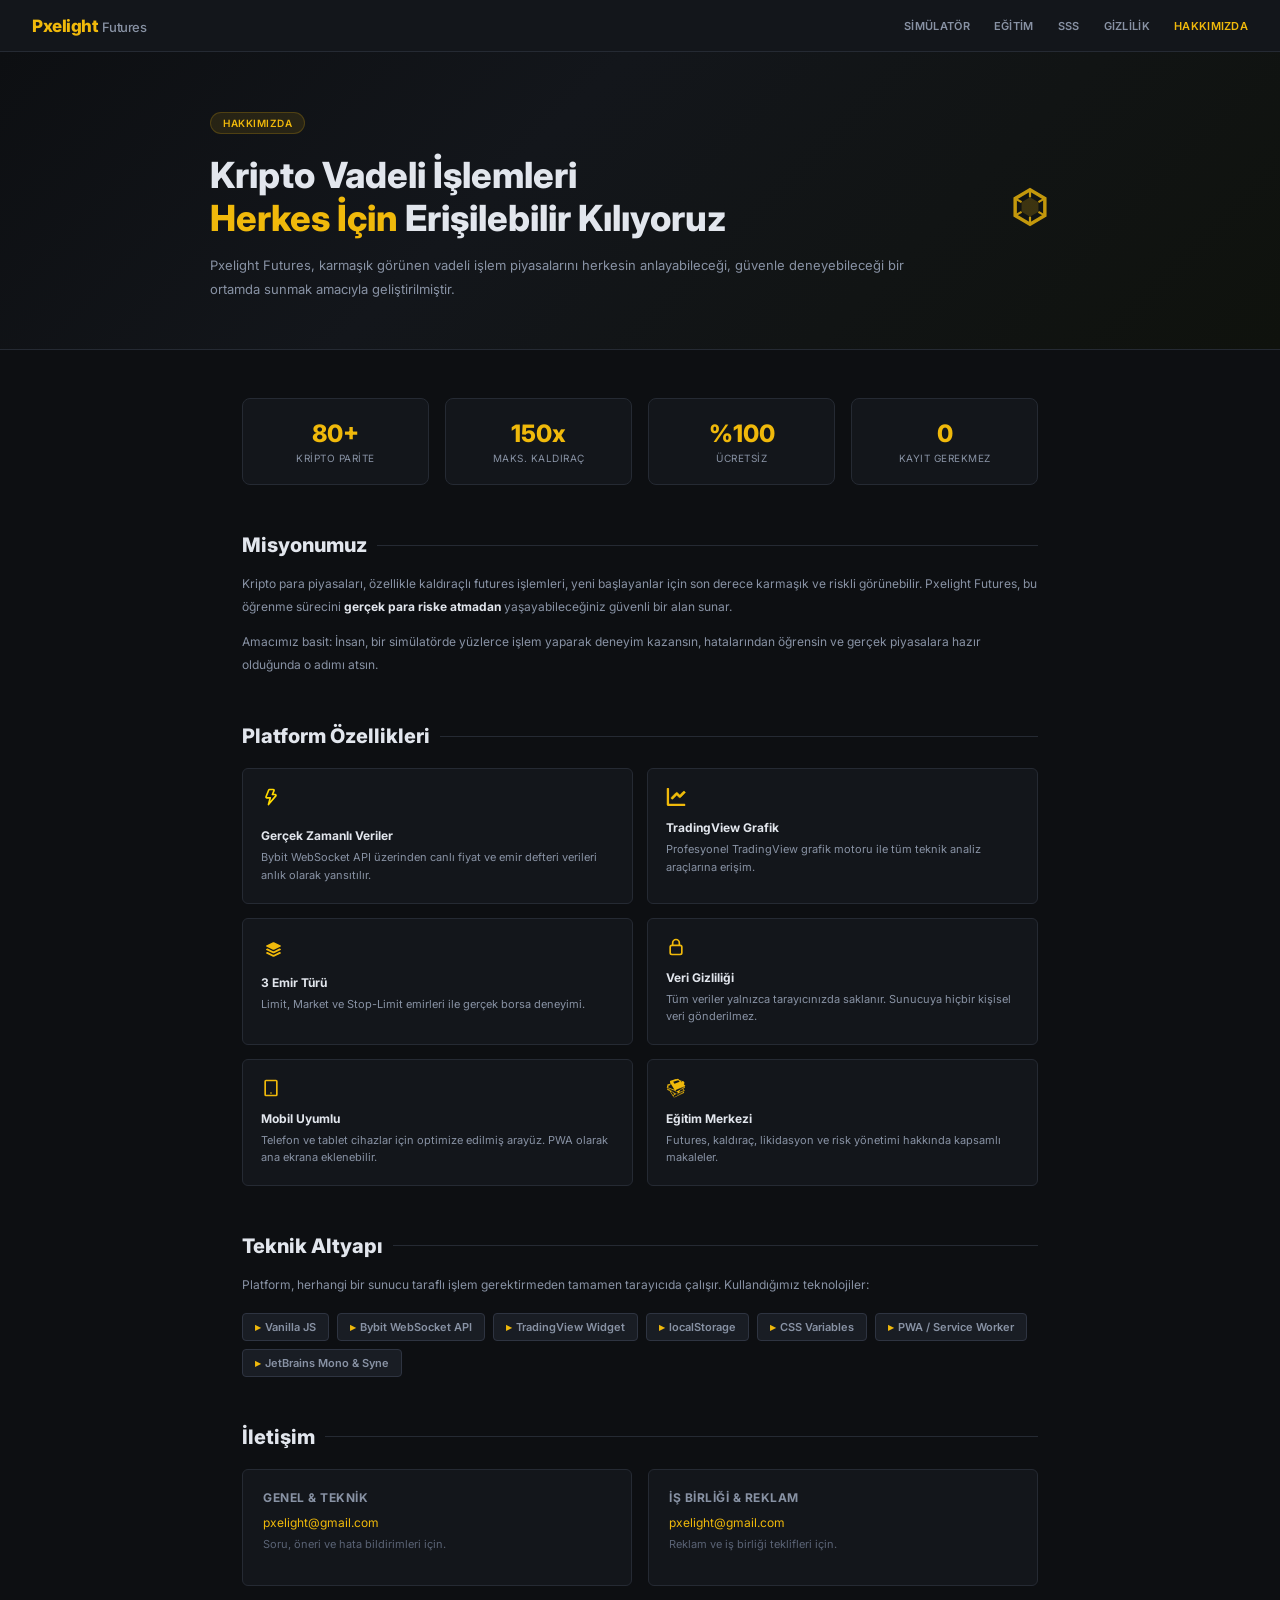
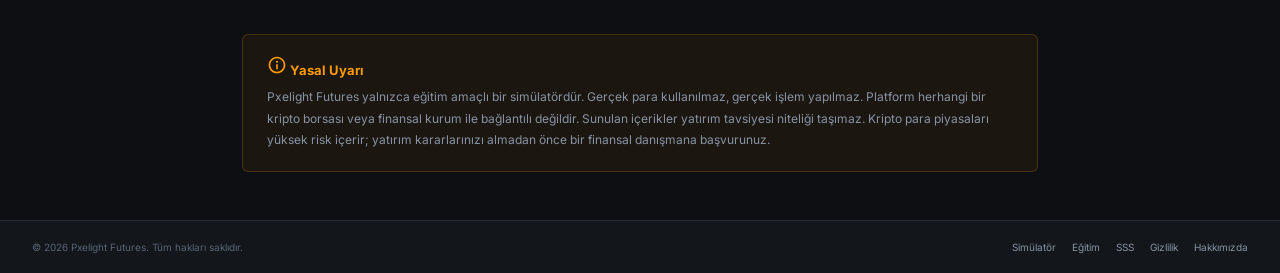
==== commit 4b5abce8: "About Us" ====
--- a/about/index.html
+++ b/about/index.html
@@ -14,7 +14,7 @@
   --bg:#0d0f12;--panel:#13161b;--panel2:#191d24;--border:#252a33;--border2:#2e3441;
   --text:#e2e6ed;--muted:#5a6375;--muted2:#8892a4;--yellow:#f0b90b;--green:#0ecb81;
   --red:#f6465d;--orange:#ff9a00;
-  --font-mono:'Inter',sans-serif;--font-display:'Syne',sans-serif;
+  --font-mono:'Inter', sans-serif;--font-display:'Syne',sans-serif;
 }
 *{box-sizing:border-box;margin:0;padding:0;}
 html,body{overflow-x:hidden;width:100%;}
@@ -141,7 +141,7 @@
 <div class="content">
 
   <div class="stats-row">
-    <div class="stat-card"><div class="num">30+</div><div class="lbl">Kripto Parite</div></div>
+    <div class="stat-card"><div class="num">80+</div><div class="lbl">Kripto Parite</div></div>
     <div class="stat-card"><div class="num">150x</div><div class="lbl">Maks. Kaldıraç</div></div>
     <div class="stat-card"><div class="num">%100</div><div class="lbl">Ücretsiz</div></div>
     <div class="stat-card"><div class="num">0</div><div class="lbl">Kayıt Gerekmez</div></div>
